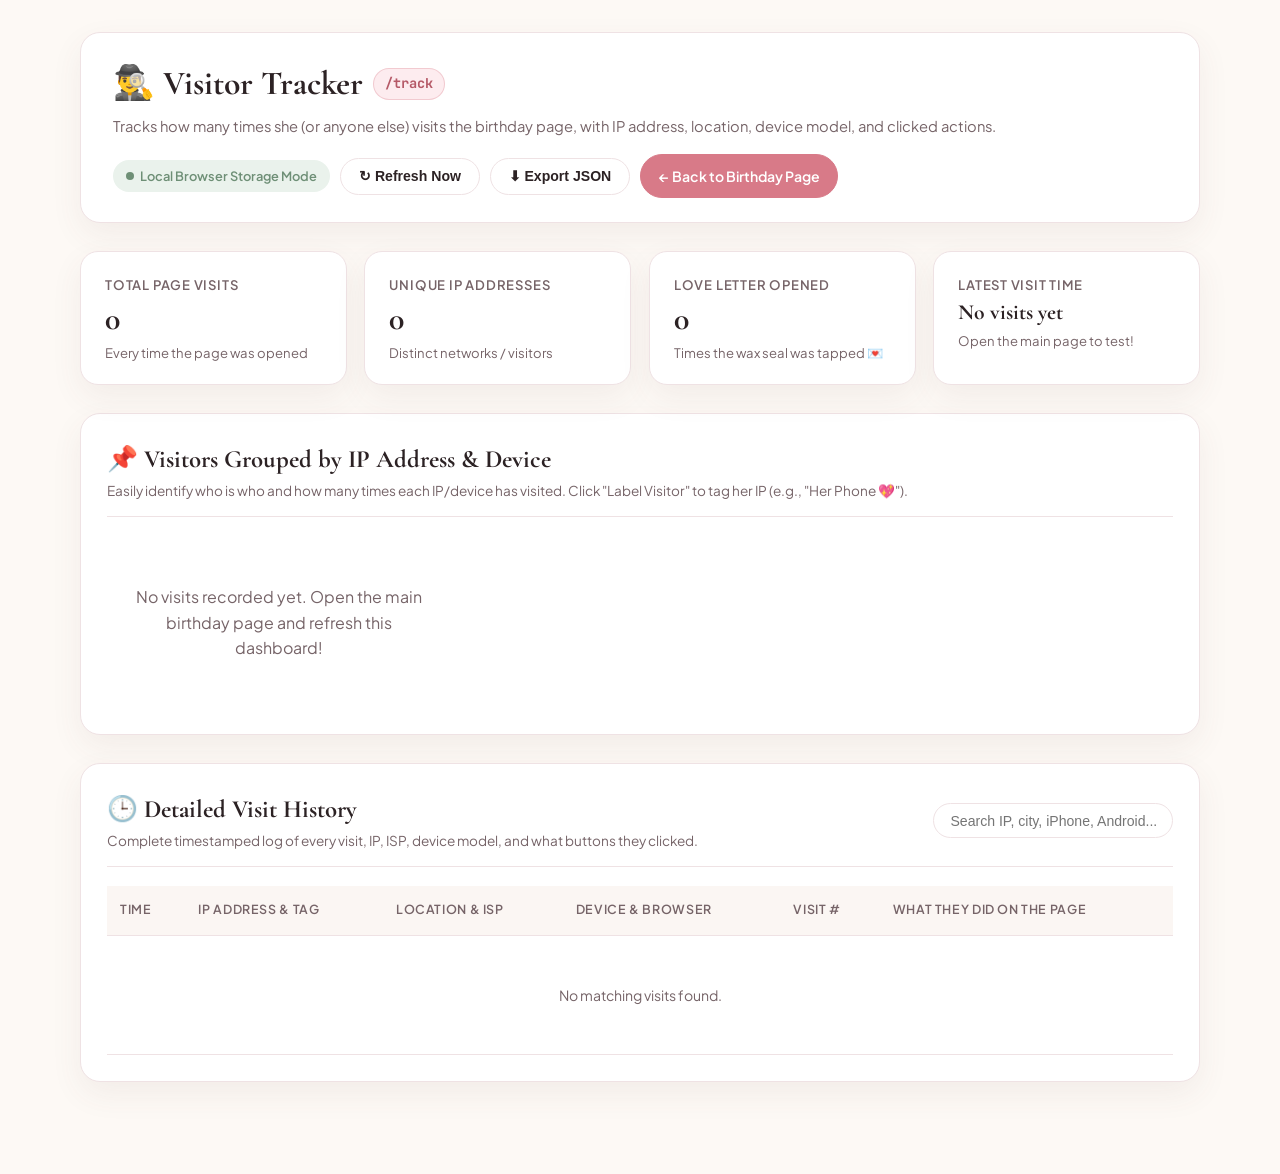
==== track/index.html @ 3b6ac53d "Add visitor tracker with IP/device identification and /track dashboard" ====
<!DOCTYPE html>
<html lang="en">
<head>
  <meta charset="UTF-8" />
  <meta name="viewport" content="width=device-width, initial-scale=1.0" />
  <title>Visitor Tracker • /track Dashboard</title>
  <link rel="preconnect" href="https://fonts.googleapis.com">
  <link rel="preconnect" href="https://fonts.gstatic.com" crossorigin>
  <link href="https://fonts.googleapis.com/css2?family=Cormorant+Garamond:ital,wght@0,600;0,700;1,400&family=Plus+Jakarta+Sans:wght@400;500;600;700&family=JetBrains+Mono:wght@400;500;600&display=swap" rel="stylesheet">
  <style>
    :root {
      --bg-cream: #FDF9F5;
      --bg-card: #FFFFFF;
      --rose-primary: #D87A88;
      --rose-dark: #B55967;
      --rose-soft: #FDECEF;
      --sage: #6E8F76;
      --sage-soft: #EAF2EC;
      --gold: #C89B62;
      --gold-soft: #FDF5EA;
      --ink: #2C2224;
      --ink-muted: #766468;
      --border: #EFE2E4;
      --shadow: 0 12px 32px rgba(93, 67, 71, 0.07);
    }

    * {
      box-sizing: border-box;
      margin: 0;
      padding: 0;
    }

    body {
      font-family: 'Plus Jakarta Sans', -apple-system, BlinkMacSystemFont, sans-serif;
      background-color: var(--bg-cream);
      color: var(--ink);
      line-height: 1.6;
      padding: 2rem 1.25rem 4rem;
      min-height: 100vh;
    }

    .container {
      max-width: 1120px;
      margin: 0 auto;
    }

    /* Top Header */
    .track-header {
      display: flex;
      flex-wrap: wrap;
      justify-content: space-between;
      align-items: center;
      gap: 1rem;
      background: var(--bg-card);
      padding: 1.5rem 2rem;
      border-radius: 20px;
      border: 1px solid var(--border);
      box-shadow: var(--shadow);
      margin-bottom: 1.75rem;
    }

    .header-left h1 {
      font-family: 'Cormorant Garamond', Georgia, serif;
      font-size: 2.1rem;
      font-weight: 700;
      color: var(--ink);
      display: flex;
      align-items: center;
      gap: 0.6rem;
    }

    .endpoint-pill {
      font-family: 'JetBrains Mono', monospace;
      font-size: 0.85rem;
      background: var(--rose-soft);
      color: var(--rose-dark);
      padding: 0.25rem 0.7rem;
      border-radius: 999px;
      border: 1px solid rgba(216, 122, 136, 0.3);
    }

    .header-left p {
      font-size: 0.92rem;
      color: var(--ink-muted);
      margin-top: 0.25rem;
    }

    .header-actions {
      display: flex;
      flex-wrap: wrap;
      gap: 0.65rem;
      align-items: center;
    }

    .btn {
      display: inline-flex;
      align-items: center;
      gap: 0.45rem;
      padding: 0.6rem 1.1rem;
      border-radius: 999px;
      font-size: 0.88rem;
      font-weight: 600;
      cursor: pointer;
      border: 1px solid var(--border);
      background: var(--bg-card);
      color: var(--ink);
      text-decoration: none;
      transition: all 0.2s ease;
    }

    .btn:hover {
      border-color: var(--rose-primary);
      transform: translateY(-1px);
    }

    .btn-primary {
      background: var(--rose-primary);
      color: #fff;
      border-color: var(--rose-primary);
    }

    .btn-primary:hover {
      background: var(--rose-dark);
    }

    .live-badge {
      display: inline-flex;
      align-items: center;
      gap: 0.4rem;
      font-size: 0.8rem;
      font-weight: 600;
      color: var(--sage);
      background: var(--sage-soft);
      padding: 0.35rem 0.8rem;
      border-radius: 999px;
    }

    .live-dot {
      width: 8px;
      height: 8px;
      border-radius: 50%;
      background: var(--sage);
      animation: pulse 1.8s infinite;
    }

    @keyframes pulse {
      0%, 100% { opacity: 1; transform: scale(1); }
      50% { opacity: 0.45; transform: scale(1.25); }
    }

    /* Stats Summary Grid */
    .stats-grid {
      display: grid;
      grid-template-columns: repeat(auto-fit, minmax(220px, 1fr));
      gap: 1.1rem;
      margin-bottom: 1.75rem;
    }

    .stat-card {
      background: var(--bg-card);
      border: 1px solid var(--border);
      border-radius: 18px;
      padding: 1.35rem 1.5rem;
      box-shadow: var(--shadow);
    }

    .stat-label {
      font-size: 0.82rem;
      font-weight: 600;
      text-transform: uppercase;
      letter-spacing: 0.06em;
      color: var(--ink-muted);
      margin-bottom: 0.4rem;
    }

    .stat-value {
      font-size: 2rem;
      font-weight: 700;
      color: var(--ink);
      font-family: 'Cormorant Garamond', serif;
      line-height: 1.1;
    }

    .stat-sub {
      font-size: 0.82rem;
      color: var(--ink-muted);
      margin-top: 0.35rem;
    }

    /* Unique IP / Visitor Summary Table */
    .section-card {
      background: var(--bg-card);
      border: 1px solid var(--border);
      border-radius: 20px;
      padding: 1.6rem;
      box-shadow: var(--shadow);
      margin-bottom: 1.75rem;
    }

    .section-card-header {
      display: flex;
      flex-wrap: wrap;
      justify-content: space-between;
      align-items: center;
      gap: 1rem;
      margin-bottom: 1.2rem;
      padding-bottom: 0.9rem;
      border-bottom: 1px solid var(--border);
    }

    .section-card-title {
      font-family: 'Cormorant Garamond', Georgia, serif;
      font-size: 1.55rem;
      font-weight: 700;
      color: var(--ink);
    }

    .search-input {
      padding: 0.55rem 1rem;
      border-radius: 999px;
      border: 1px solid var(--border);
      font-size: 0.88rem;
      min-width: 240px;
      outline: none;
    }

    .search-input:focus {
      border-color: var(--rose-primary);
    }

    /* Visitor Cards / Table */
    .visitor-summary-grid {
      display: grid;
      grid-template-columns: repeat(auto-fill, minmax(310px, 1fr));
      gap: 1rem;
    }

    .person-card {
      border: 1px solid var(--border);
      border-radius: 16px;
      padding: 1.15rem 1.25rem;
      background: #FFFDFB;
      transition: transform 0.2s ease, box-shadow 0.2s ease;
    }

    .person-card:hover {
      transform: translateY(-2px);
      box-shadow: 0 8px 20px rgba(93, 67, 71, 0.08);
    }

    .person-top {
      display: flex;
      justify-content: space-between;
      align-items: flex-start;
      gap: 0.75rem;
      margin-bottom: 0.65rem;
    }

    .ip-badge {
      font-family: 'JetBrains Mono', monospace;
      font-size: 0.92rem;
      font-weight: 600;
      color: var(--rose-dark);
      background: var(--rose-soft);
      padding: 0.25rem 0.65rem;
      border-radius: 8px;
      display: inline-flex;
      align-items: center;
      gap: 0.4rem;
    }

    .visit-count-pill {
      font-size: 0.82rem;
      font-weight: 700;
      background: var(--gold-soft);
      color: #9C7036;
      padding: 0.25rem 0.7rem;
      border-radius: 999px;
      border: 1px solid rgba(200, 155, 98, 0.3);
    }

    .person-meta {
      font-size: 0.86rem;
      color: var(--ink);
      display: flex;
      flex-direction: column;
      gap: 0.28rem;
    }

    .person-meta span {
      color: var(--ink-muted);
    }

    .nickname-btn {
      margin-top: 0.7rem;
      font-size: 0.78rem;
      padding: 0.28rem 0.65rem;
      border-radius: 6px;
      border: 1px dashed var(--rose-primary);
      background: transparent;
      color: var(--rose-dark);
      cursor: pointer;
      font-weight: 600;
    }

    .nickname-btn:hover {
      background: var(--rose-soft);
    }

    .nickname-tag {
      display: inline-block;
      background: #E8F5E9;
      color: #2E7D32;
      font-weight: 700;
      font-size: 0.78rem;
      padding: 0.15rem 0.55rem;
      border-radius: 6px;
      margin-left: 0.35rem;
    }

    /* Detailed Log Table */
    .table-wrap {
      overflow-x: auto;
    }

    table {
      width: 100%;
      border-collapse: collapse;
      font-size: 0.88rem;
    }

    th, td {
      text-align: left;
      padding: 0.9rem 0.85rem;
      border-bottom: 1px solid var(--border);
      vertical-align: top;
    }

    th {
      font-size: 0.78rem;
      text-transform: uppercase;
      letter-spacing: 0.05em;
      color: var(--ink-muted);
      font-weight: 600;
      background: #FBF6F3;
    }

    tr:hover td {
      background: #FFF9FA;
    }

    .action-chip {
      display: inline-block;
      font-size: 0.76rem;
      font-weight: 600;
      padding: 0.18rem 0.55rem;
      border-radius: 999px;
      background: var(--rose-soft);
      color: var(--rose-dark);
      margin: 0.12rem 0.2rem 0.12rem 0;
    }

    .empty-state {
      text-align: center;
      padding: 3rem 1rem;
      color: var(--ink-muted);
    }

    .mono {
      font-family: 'JetBrains Mono', monospace;
      font-size: 0.82rem;
    }
  </style>
</head>
<body>
  <div class="container">
    <!-- HEADER -->
    <header class="track-header">
      <div class="header-left">
        <h1>
          <span>🕵️‍♂️ Visitor Tracker</span>
          <span class="endpoint-pill">/track</span>
        </h1>
        <p>Tracks how many times she (or anyone else) visits the birthday page, with IP address, location, device model, and clicked actions.</p>
      </div>
      <div class="header-actions">
        <span class="live-badge" id="sync-status">
          <span class="live-dot"></span>
          <span id="sync-label">Live Cloud + Local Sync</span>
        </span>
        <button class="btn" id="refresh-btn">↻ Refresh Now</button>
        <button class="btn" id="export-btn">⬇ Export JSON</button>
        <a href="../index.html" class="btn btn-primary">← Back to Birthday Page</a>
      </div>
    </header>

    <!-- STATS CARDS -->
    <div class="stats-grid">
      <div class="stat-card">
        <div class="stat-label">Total Page Visits</div>
        <div class="stat-value" id="stat-total-visits">0</div>
        <div class="stat-sub">Every time the page was opened</div>
      </div>
      <div class="stat-card">
        <div class="stat-label">Unique IP Addresses</div>
        <div class="stat-value" id="stat-unique-ips">0</div>
        <div class="stat-sub">Distinct networks / visitors</div>
      </div>
      <div class="stat-card">
        <div class="stat-label">Love Letter Opened</div>
        <div class="stat-value" id="stat-letter-opens">0</div>
        <div class="stat-sub">Times the wax seal was tapped 💌</div>
      </div>
      <div class="stat-card">
        <div class="stat-label">Latest Visit Time</div>
        <div class="stat-value" id="stat-last-visit" style="font-size: 1.35rem; margin-top: 0.35rem;">—</div>
        <div class="stat-sub" id="stat-last-ip">Waiting for visits...</div>
      </div>
    </div>

    <!-- UNIQUE VISITORS BY IP / DEVICE (EASY IDENTIFICATION) -->
    <section class="section-card">
      <div class="section-card-header">
        <div>
          <h2 class="section-card-title">📌 Visitors Grouped by IP Address & Device</h2>
          <p style="font-size: 0.85rem; color: var(--ink-muted);">Easily identify who is who and how many times each IP/device has visited. Click "Label Visitor" to tag her IP (e.g., "Her Phone 💖").</p>
        </div>
      </div>
      <div class="visitor-summary-grid" id="visitor-summary-grid">
        <div class="empty-state">Loading visitor summary...</div>
      </div>
    </section>

    <!-- FULL CHRONOLOGICAL VISIT LOG -->
    <section class="section-card">
      <div class="section-card-header">
        <div>
          <h2 class="section-card-title">🕒 Detailed Visit History</h2>
          <p style="font-size: 0.85rem; color: var(--ink-muted);">Complete timestamped log of every visit, IP, ISP, device model, and what buttons they clicked.</p>
        </div>
        <input type="text" id="search-input" class="search-input" placeholder="Search IP, city, iPhone, Android..." />
      </div>

      <div class="table-wrap">
        <table>
          <thead>
            <tr>
              <th>Time</th>
              <th>IP Address & Tag</th>
              <th>Location & ISP</th>
              <th>Device & Browser</th>
              <th>Visit #</th>
              <th>What They Did on the Page</th>
            </tr>
          </thead>
          <tbody id="visit-log-tbody">
            <tr>
              <td colspan="6" class="empty-state">Loading visit logs...</td>
            </tr>
          </tbody>
        </table>
      </div>
    </section>
  </div>

  <script>
    const STORAGE_KEY = "bday_scrapbook_visitor_logs_v1";
    const LABELS_KEY = "bday_visitor_ip_labels_v1";
    const LIVE_SYNC_TOPIC = "jit-sarmili-zifa-bday-track-9921";

    let allVisits = [];

    function getIpLabels() {
      try {
        return JSON.parse(localStorage.getItem(LABELS_KEY) || "{}");
      } catch (e) {
        return {};
      }
    }

    function saveIpLabel(ip, label) {
      const labels = getIpLabels();
      if (label && label.trim()) {
        labels[ip] = label.trim();
      } else {
        delete labels[ip];
      }
      localStorage.setItem(LABELS_KEY, JSON.stringify(labels));
      renderDashboard();
    }

    function getLocalVisits() {
      try {
        return JSON.parse(localStorage.getItem(STORAGE_KEY) || "[]");
      } catch (e) {
        return [];
      }
    }

    async function fetchCloudVisits() {
      const syncLabel = document.getElementById("sync-label");
      try {
        syncLabel.textContent = "Syncing cloud logs...";
        // Fetch cached messages from ntfy JSON feed (poll=1 returns all buffered messages immediately)
        const res = await fetch(`https://ntfy.sh/${encodeURIComponent(LIVE_SYNC_TOPIC)}/json?poll=1&since=all`);
        if (!res.ok) throw new Error("Cloud fetch status " + res.status);

        const text = await res.text();
        const lines = text.trim().split("\n").filter(Boolean);
        const cloudMap = new Map();

        for (const line of lines) {
          try {
            const env = JSON.parse(line);
            if (env && env.event === "message" && env.message) {
              const payload = JSON.parse(env.message);
              if (payload && payload.sessionId) {
                const existing = cloudMap.get(payload.sessionId);
                if (!existing) {
                  cloudMap.set(payload.sessionId, payload);
                } else {
                  // Merge updated actions if an eventUpdate arrived later
                  const mergedActions = Array.from(new Set([...(existing.actions || []), ...(payload.actions || [])]));
                  cloudMap.set(payload.sessionId, { ...existing, ...payload, actions: mergedActions });
                }
              }
            }
          } catch (err) {}
        }

        syncLabel.textContent = "Live Cloud + Local Sync Active";
        return Array.from(cloudMap.values());
      } catch (e) {
        syncLabel.textContent = "Local Browser Storage Mode";
        return [];
      }
    }

    async function loadAllVisits() {
      const local = getLocalVisits();
      const cloud = await fetchCloudVisits();

      // Deduplicate by sessionId, preferring records with more actions or resolved IP
      const mergedMap = new Map();
      [...cloud, ...local].forEach((item) => {
        if (!item || !item.sessionId) return;
        const prev = mergedMap.get(item.sessionId);
        if (!prev) {
          mergedMap.set(item.sessionId, item);
        } else {
          const actions = Array.from(new Set([...(prev.actions || []), ...(item.actions || [])]));
          const ip = (item.ip && item.ip !== "Detecting...") ? item.ip : prev.ip;
          mergedMap.set(item.sessionId, { ...prev, ...item, ip, actions });
        }
      });

      allVisits = Array.from(mergedMap.values()).sort(
        (a, b) => new Date(b.timestamp).getTime() - new Date(a.timestamp).getTime()
      );

      // Persist merged list locally too
      try {
        localStorage.setItem(STORAGE_KEY, JSON.stringify(allVisits.slice(0, 300)));
      } catch (e) {}

      renderDashboard();
    }

    function escapeHtml(str) {
      return String(str || "").replace(/[&<>"']/g, (m) => ({
        "&": "&amp;",
        "<": "&lt;",
        ">": "&gt;",
        '"': "&quot;",
        "'": "&#39;"
      }[m]));
    }

    function formatTime(iso) {
      if (!iso) return "—";
      const d = new Date(iso);
      return d.toLocaleString(undefined, {
        month: "short",
        day: "numeric",
        hour: "2-digit",
        minute: "2-digit",
        second: "2-digit"
      });
    }

    function renderDashboard() {
      const labels = getIpLabels();
      const query = (document.getElementById("search-input").value || "").toLowerCase().trim();

      // Compute top-level stats
      document.getElementById("stat-total-visits").textContent = allVisits.length;

      const uniqueIps = new Set(allVisits.map((v) => v.ip || v.visitorId)).size;
      document.getElementById("stat-unique-ips").textContent = uniqueIps;

      const letterOpens = allVisits.filter(
        (v) => Array.isArray(v.actions) && v.actions.some((a) => a.includes("Love Letter"))
      ).length;
      document.getElementById("stat-letter-opens").textContent = letterOpens;

      if (allVisits.length > 0) {
        const latest = allVisits[0];
        document.getElementById("stat-last-visit").textContent = formatTime(latest.timestamp);
        const tag = labels[latest.ip] ? ` (${labels[latest.ip]})` : "";
        document.getElementById("stat-last-ip").textContent = `${latest.ip}${tag} • ${latest.device || ""}`;
      } else {
        document.getElementById("stat-last-visit").textContent = "No visits yet";
        document.getElementById("stat-last-ip").textContent = "Open the main page to test!";
      }

      // Group by IP + VisitorID for easy identification
      const grouped = new Map();
      allVisits.forEach((v) => {
        const key = v.ip && v.ip !== "Detecting..." ? v.ip : (v.visitorId || "Unknown");
        if (!grouped.has(key)) {
          grouped.set(key, {
            ip: v.ip || "Unknown IP",
            visitorIds: new Set([v.visitorId]),
            count: 0,
            firstSeen: v.timestamp,
            lastSeen: v.timestamp,
            city: v.city,
            region: v.region,
            country: v.country,
            flag: v.flag || "🌍",
            isp: v.isp,
            device: v.device,
            os: v.os,
            browser: v.browser,
            screen: v.screen,
            actions: new Set()
          });
        }
        const g = grouped.get(key);
        g.count += 1;
        if (v.visitorId) g.visitorIds.add(v.visitorId);
        if (new Date(v.timestamp) > new Date(g.lastSeen)) g.lastSeen = v.timestamp;
        if (new Date(v.timestamp) < new Date(g.firstSeen)) g.firstSeen = v.timestamp;
        (v.actions || []).forEach((a) => g.actions.add(a));
      });

      const summaryGrid = document.getElementById("visitor-summary-grid");
      if (grouped.size === 0) {
        summaryGrid.innerHTML = `<div class="empty-state">No visits recorded yet. Open the main birthday page and refresh this dashboard!</div>`;
      } else {
        summaryGrid.innerHTML = Array.from(grouped.values())
          .map((g) => {
            const customName = labels[g.ip] || "";
            return `
              <div class="person-card">
                <div class="person-top">
                  <div>
                    <div class="ip-badge">
                      <span>${escapeHtml(g.flag)}</span>
                      <span>${escapeHtml(g.ip)}</span>
                    </div>
                    ${customName ? `<span class="nickname-tag">${escapeHtml(customName)}</span>` : ""}
                  </div>
                  <span class="visit-count-pill">${g.count} ${g.count === 1 ? "visit" : "visits"}</span>
                </div>
                <div class="person-meta">
                  <div><strong>Device:</strong> ${escapeHtml(g.device)} (${escapeHtml(g.os)} • ${escapeHtml(g.browser)})</div>
                  <div><strong>Location:</strong> ${escapeHtml([g.city, g.region, g.country].filter(Boolean).join(", ") || "Unknown")}</div>
                  <div><strong>Network / ISP:</strong> ${escapeHtml(g.isp || "Unknown")}</div>
                  <div><strong>Screen:</strong> ${escapeHtml(g.screen || "—")} • <strong>ID:</strong> <span class="mono">${escapeHtml(Array.from(g.visitorIds).join(", "))}</span></div>
                  <div><strong>Last Visit:</strong> ${escapeHtml(formatTime(g.lastSeen))}</div>
                </div>
                <button class="nickname-btn" data-label-ip="${escapeHtml(g.ip)}">
                  🏷️ ${customName ? "Edit Label" : "Label This IP (e.g. Her Phone 💖)"}
                </button>
              </div>
            `;
          })
          .join("");

        summaryGrid.querySelectorAll("[data-label-ip]").forEach((btn) => {
          btn.addEventListener("click", () => {
            const ip = btn.getAttribute("data-label-ip");
            const current = getIpLabels()[ip] || "";
            const next = prompt(`Give IP "${ip}" an easy nickname (e.g. "Her iPhone 💖" or "My PC"):`, current);
            if (next !== null) {
              saveIpLabel(ip, next);
            }
          });
        });
      }

      // Render detailed table
      const filtered = allVisits.filter((v) => {
        if (!query) return true;
        const hay = [
          v.ip,
          v.visitorId,
          v.city,
          v.region,
          v.country,
          v.isp,
          v.device,
          v.os,
          v.browser,
          labels[v.ip] || "",
          ...(v.actions || [])
        ]
          .join(" ")
          .toLowerCase();
        return hay.includes(query);
      });

      const tbody = document.getElementById("visit-log-tbody");
      if (filtered.length === 0) {
        tbody.innerHTML = `<tr><td colspan="6" class="empty-state">No matching visits found.</td></tr>`;
      } else {
        tbody.innerHTML = filtered
          .map((v) => {
            const customName = labels[v.ip] || "";
            const loc = [v.city, v.region, v.country].filter(Boolean).join(", ") || "Unknown";
            const actionsHtml = (v.actions || ["Opened Page"])
              .map((a) => `<span class="action-chip">${escapeHtml(a)}</span>`)
              .join("");

            return `
              <tr>
                <td style="white-space: nowrap;">
                  <strong>${escapeHtml(formatTime(v.timestamp))}</strong>
                  <div style="font-size: 0.76rem; color: var(--ink-muted);">${escapeHtml(v.timezone || "")}</div>
                </td>
                <td>
                  <div class="mono" style="font-weight: 600; color: var(--rose-dark);">${escapeHtml(v.ip)}</div>
                  ${customName ? `<div class="nickname-tag" style="margin: 0.25rem 0 0 0;">${escapeHtml(customName)}</div>` : ""}
                  <div style="font-size: 0.75rem; color: var(--ink-muted);">ID: ${escapeHtml(v.visitorId || "—")}</div>
                </td>
                <td>
                  <div>${escapeHtml(v.flag || "🌍")} ${escapeHtml(loc)}</div>
                  <div style="font-size: 0.78rem; color: var(--ink-muted);">${escapeHtml(v.isp || "")}</div>
                </td>
                <td>
                  <div><strong>${escapeHtml(v.device || "Unknown Device")}</strong></div>
                  <div style="font-size: 0.78rem; color: var(--ink-muted);">${escapeHtml(v.os || "")} • ${escapeHtml(v.browser || "")} (${escapeHtml(v.screen || "")})</div>
                </td>
                <td>
                  <span class="visit-count-pill">Visit #${escapeHtml(v.deviceVisitCount || 1)}</span>
                </td>
                <td>${actionsHtml}</td>
              </tr>
            `;
          })
          .join("");
      }
    }

    document.getElementById("refresh-btn").addEventListener("click", loadAllVisits);
    document.getElementById("search-input").addEventListener("input", renderDashboard);

    document.getElementById("export-btn").addEventListener("click", () => {
      const dataStr = "data:text/json;charset=utf-8," + encodeURIComponent(JSON.stringify(allVisits, null, 2));
      const a = document.createElement("a");
      a.setAttribute("href", dataStr);
      a.setAttribute("download", `birthday-visitor-logs-${new Date().toISOString().slice(0, 10)}.json`);
      document.body.appendChild(a);
      a.click();
      a.remove();
    });

    // Initial load & auto-refresh every 15 seconds
    loadAllVisits();
    setInterval(loadAllVisits, 15000);
  </script>
</body>
</html>
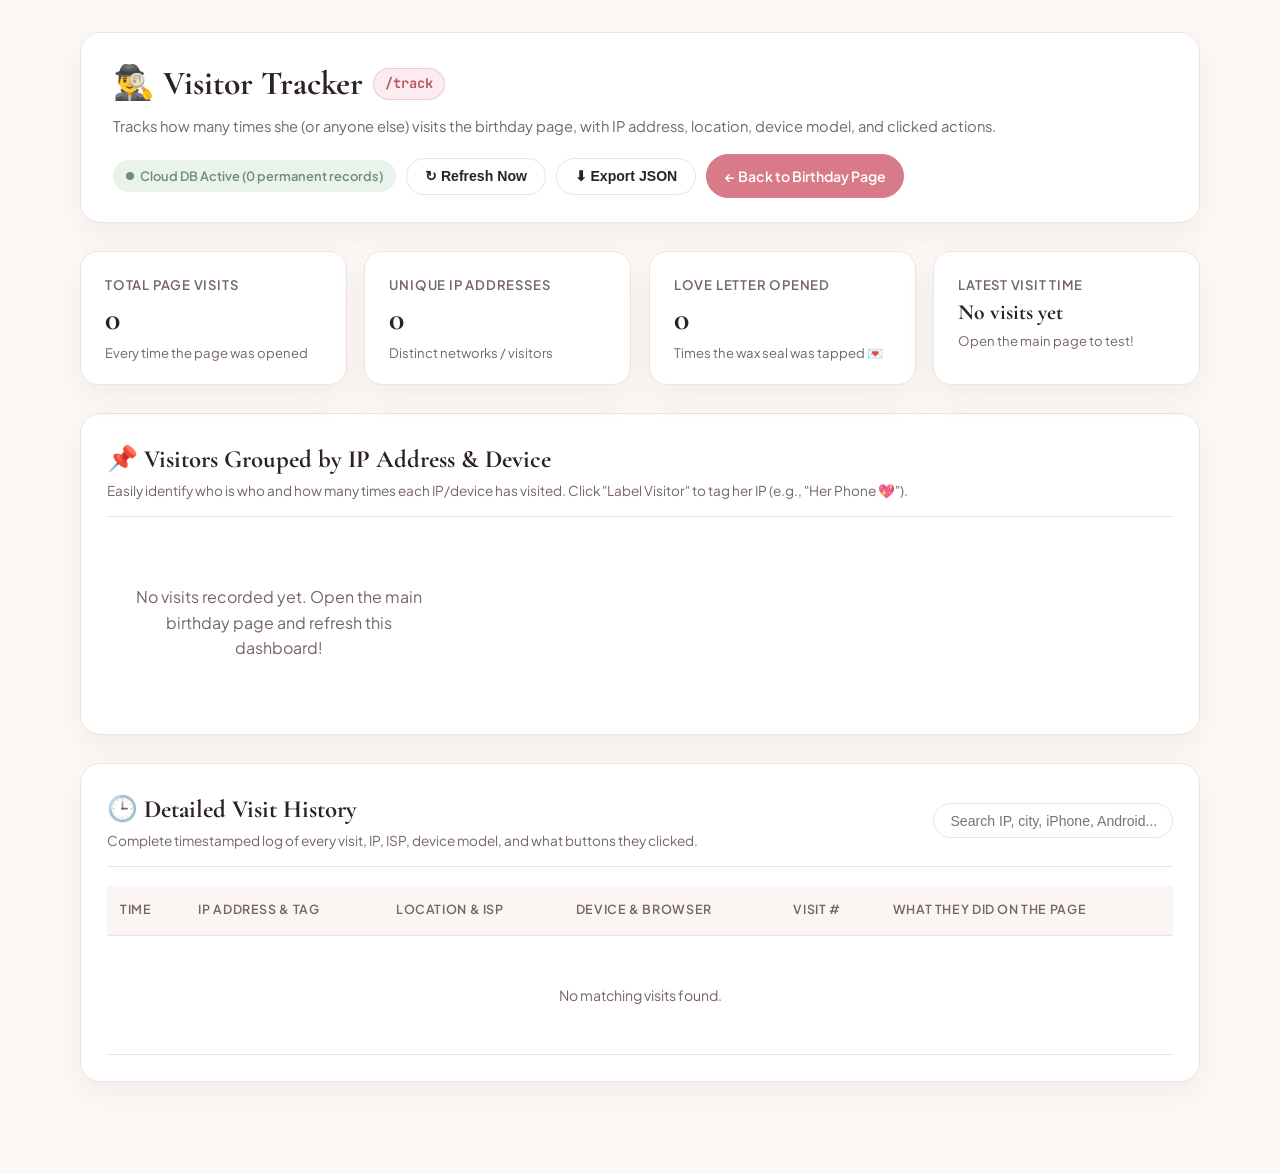
==== commit aaef6a6b: "Store all visitor logs in permanent append-only cloud database across all devices" ====
--- a/track/index.html
+++ b/track/index.html
@@ -466,27 +466,63 @@
   <script>
     const STORAGE_KEY = "bday_scrapbook_visitor_logs_v1";
     const LABELS_KEY = "bday_visitor_ip_labels_v1";
+    const DB_APP_KEY = "6o77ku48";
+    const KV_BASE = "https://keyvalue.immanuel.co/api/KeyVal";
     const LIVE_SYNC_TOPIC = "jit-sarmili-zifa-bday-track-9921";
 
     let allVisits = [];
+    let cloudIpLabels = {};
+
+    function decodeRecordBase64(b64) {
+      try {
+        if (!b64) return null;
+        let clean = String(b64).replace(/-/g, "+").replace(/_/g, "/");
+        while (clean.length % 4 !== 0) clean += "=";
+        const json = decodeURIComponent(escape(atob(clean)));
+        return JSON.parse(json);
+      } catch (e) {
+        return null;
+      }
+    }
+
+    function encodeBase64Url(obj) {
+      try {
+        const json = JSON.stringify(obj);
+        return btoa(unescape(encodeURIComponent(json)))
+          .replace(/\+/g, "-")
+          .replace(/\//g, "_")
+          .replace(/=+$/, "");
+      } catch (e) {
+        return "";
+      }
+    }
 
     function getIpLabels() {
       try {
-        return JSON.parse(localStorage.getItem(LABELS_KEY) || "{}");
+        const local = JSON.parse(localStorage.getItem(LABELS_KEY) || "{}");
+        return { ...cloudIpLabels, ...local };
       } catch (e) {
-        return {};
+        return { ...cloudIpLabels };
       }
     }
 
-    function saveIpLabel(ip, label) {
+    async function saveIpLabel(ip, label) {
       const labels = getIpLabels();
       if (label && label.trim()) {
         labels[ip] = label.trim();
       } else {
         delete labels[ip];
       }
+      cloudIpLabels = labels;
       localStorage.setItem(LABELS_KEY, JSON.stringify(labels));
       renderDashboard();
+      // Sync IP labels to cloud database so nicknames also appear across all your devices
+      try {
+        const b64 = encodeBase64Url(labels);
+        if (b64) {
+          await fetch(`${KV_BASE}/UpdateValue/${DB_APP_KEY}/ip_labels/${b64}`, { method: "POST" });
+        }
+      } catch (e) {}
     }
 
     function getLocalVisits() {
@@ -497,17 +533,61 @@
       }
     }
 
-    async function fetchCloudVisits() {
-      const syncLabel = document.getElementById("sync-label");
+    async function fetchPermanentDatabaseVisits() {
+      const records = [];
       try {
-        syncLabel.textContent = "Syncing cloud logs...";
-        // Fetch cached messages from ntfy JSON feed (poll=1 returns all buffered messages immediately)
-        const res = await fetch(`https://ntfy.sh/${encodeURIComponent(LIVE_SYNC_TOPIC)}/json?poll=1&since=all`);
-        if (!res.ok) throw new Error("Cloud fetch status " + res.status);
+        // 1. Load synced IP labels from database
+        const lblRes = await fetch(`${KV_BASE}/GetValue/${DB_APP_KEY}/ip_labels`);
+        if (lblRes.ok) {
+          const lblRaw = await lblRes.json();
+          const decodedLabels = decodeRecordBase64(lblRaw);
+          if (decodedLabels && typeof decodedLabels === "object") {
+            cloudIpLabels = decodedLabels;
+          }
+        }
+
+        // 2. Load total permanent visit count from database
+        const countRes = await fetch(`${KV_BASE}/GetValue/${DB_APP_KEY}/visit_count`);
+        if (!countRes.ok) return records;
+        const countRaw = await countRes.json();
+        const total = parseInt(countRaw, 10) || 0;
+        if (total <= 0) return records;
+
+        // Fetch all immutable visit slots (visit_1 .. visit_N) in parallel batches
+        const indices = [];
+        for (let i = 1; i <= total; i++) indices.push(i);
+
+        const fetched = await Promise.all(
+          indices.map(async (idx) => {
+            try {
+              const r = await fetch(`${KV_BASE}/GetValue/${DB_APP_KEY}/visit_${idx}`);
+              if (!r.ok) return null;
+              const raw = await r.json();
+              const parsed = decodeRecordBase64(raw);
+              if (parsed) parsed.dbId = idx;
+              return parsed;
+            } catch (err) {
+              return null;
+            }
+          })
+        );
+
+        fetched.forEach((item) => {
+          if (item && item.sessionId) records.push(item);
+        });
+      } catch (e) {}
+      return records;
+    }
+
+    async function fetchNtfyStreamVisits() {
+      try {
+        // Note: since=0 is required by ntfy.sh to return all stored history
+        const res = await fetch(`https://ntfy.sh/${encodeURIComponent(LIVE_SYNC_TOPIC)}/json?poll=1&since=0`);
+        if (!res.ok) return [];
 
         const text = await res.text();
         const lines = text.trim().split("\n").filter(Boolean);
-        const cloudMap = new Map();
+        const streamMap = new Map();
 
         for (const line of lines) {
           try {
@@ -515,34 +595,66 @@
             if (env && env.event === "message" && env.message) {
               const payload = JSON.parse(env.message);
               if (payload && payload.sessionId) {
-                const existing = cloudMap.get(payload.sessionId);
+                const existing = streamMap.get(payload.sessionId);
                 if (!existing) {
-                  cloudMap.set(payload.sessionId, payload);
+                  streamMap.set(payload.sessionId, payload);
                 } else {
-                  // Merge updated actions if an eventUpdate arrived later
                   const mergedActions = Array.from(new Set([...(existing.actions || []), ...(payload.actions || [])]));
-                  cloudMap.set(payload.sessionId, { ...existing, ...payload, actions: mergedActions });
+                  streamMap.set(payload.sessionId, { ...existing, ...payload, actions: mergedActions });
                 }
               }
             }
           } catch (err) {}
         }
 
-        syncLabel.textContent = "Live Cloud + Local Sync Active";
-        return Array.from(cloudMap.values());
+        return Array.from(streamMap.values());
       } catch (e) {
-        syncLabel.textContent = "Local Browser Storage Mode";
         return [];
       }
     }
 
+    async function backfillLocalToDatabase(localRecords, dbRecords) {
+      // If this browser has any older local visits that aren't in the permanent Cloud DB yet,
+      // automatically upload them so no past visit is ever lost and every device sees them!
+      const dbSessions = new Set(dbRecords.map((r) => r.sessionId));
+      const missing = localRecords.filter(
+        (r) => r && r.sessionId && !dbSessions.has(r.sessionId) && r.ip && r.ip !== "Detecting..."
+      );
+      if (missing.length === 0) return;
+
+      try {
+        const countRes = await fetch(`${KV_BASE}/GetValue/${DB_APP_KEY}/visit_count`);
+        let currentCount = 0;
+        if (countRes.ok) {
+          currentCount = parseInt(await countRes.json(), 10) || 0;
+        }
+        for (const record of missing) {
+          const b64 = encodeBase64Url(record);
+          if (!b64) continue;
+          currentCount += 1;
+          record.dbId = currentCount;
+          await fetch(`${KV_BASE}/UpdateValue/${DB_APP_KEY}/visit_${currentCount}/${b64}`, { method: "POST" });
+          await fetch(`${KV_BASE}/UpdateValue/${DB_APP_KEY}/visit_count/${currentCount}`, { method: "POST" });
+        }
+      } catch (e) {}
+    }
+
     async function loadAllVisits() {
+      const syncLabel = document.getElementById("sync-label");
+      syncLabel.textContent = "Syncing Permanent Cloud DB...";
+
       const local = getLocalVisits();
-      const cloud = await fetchCloudVisits();
-
-      // Deduplicate by sessionId, preferring records with more actions or resolved IP
+      const [dbVisits, streamVisits] = await Promise.all([
+        fetchPermanentDatabaseVisits(),
+        fetchNtfyStreamVisits()
+      ]);
+
+      // Automatically backfill any local or stream visits into the permanent database
+      await backfillLocalToDatabase([...streamVisits, ...local], dbVisits);
+
+      // Merge all sources (Permanent DB + Real-Time Stream + Local Storage) without ever deleting a single visit
       const mergedMap = new Map();
-      [...cloud, ...local].forEach((item) => {
+      [...dbVisits, ...streamVisits, ...local].forEach((item) => {
         if (!item || !item.sessionId) return;
         const prev = mergedMap.get(item.sessionId);
         if (!prev) {
@@ -550,7 +662,8 @@
         } else {
           const actions = Array.from(new Set([...(prev.actions || []), ...(item.actions || [])]));
           const ip = (item.ip && item.ip !== "Detecting...") ? item.ip : prev.ip;
-          mergedMap.set(item.sessionId, { ...prev, ...item, ip, actions });
+          const dbId = item.dbId || prev.dbId;
+          mergedMap.set(item.sessionId, { ...prev, ...item, ip, actions, dbId });
         }
       });
 
@@ -558,11 +671,12 @@
         (a, b) => new Date(b.timestamp).getTime() - new Date(a.timestamp).getTime()
       );
 
-      // Persist merged list locally too
+      // Save full merged database locally (no truncation!)
       try {
-        localStorage.setItem(STORAGE_KEY, JSON.stringify(allVisits.slice(0, 300)));
+        localStorage.setItem(STORAGE_KEY, JSON.stringify(allVisits));
       } catch (e) {}
 
+      syncLabel.textContent = `Cloud DB Active (${allVisits.length} permanent records)`;
       renderDashboard();
     }
 
